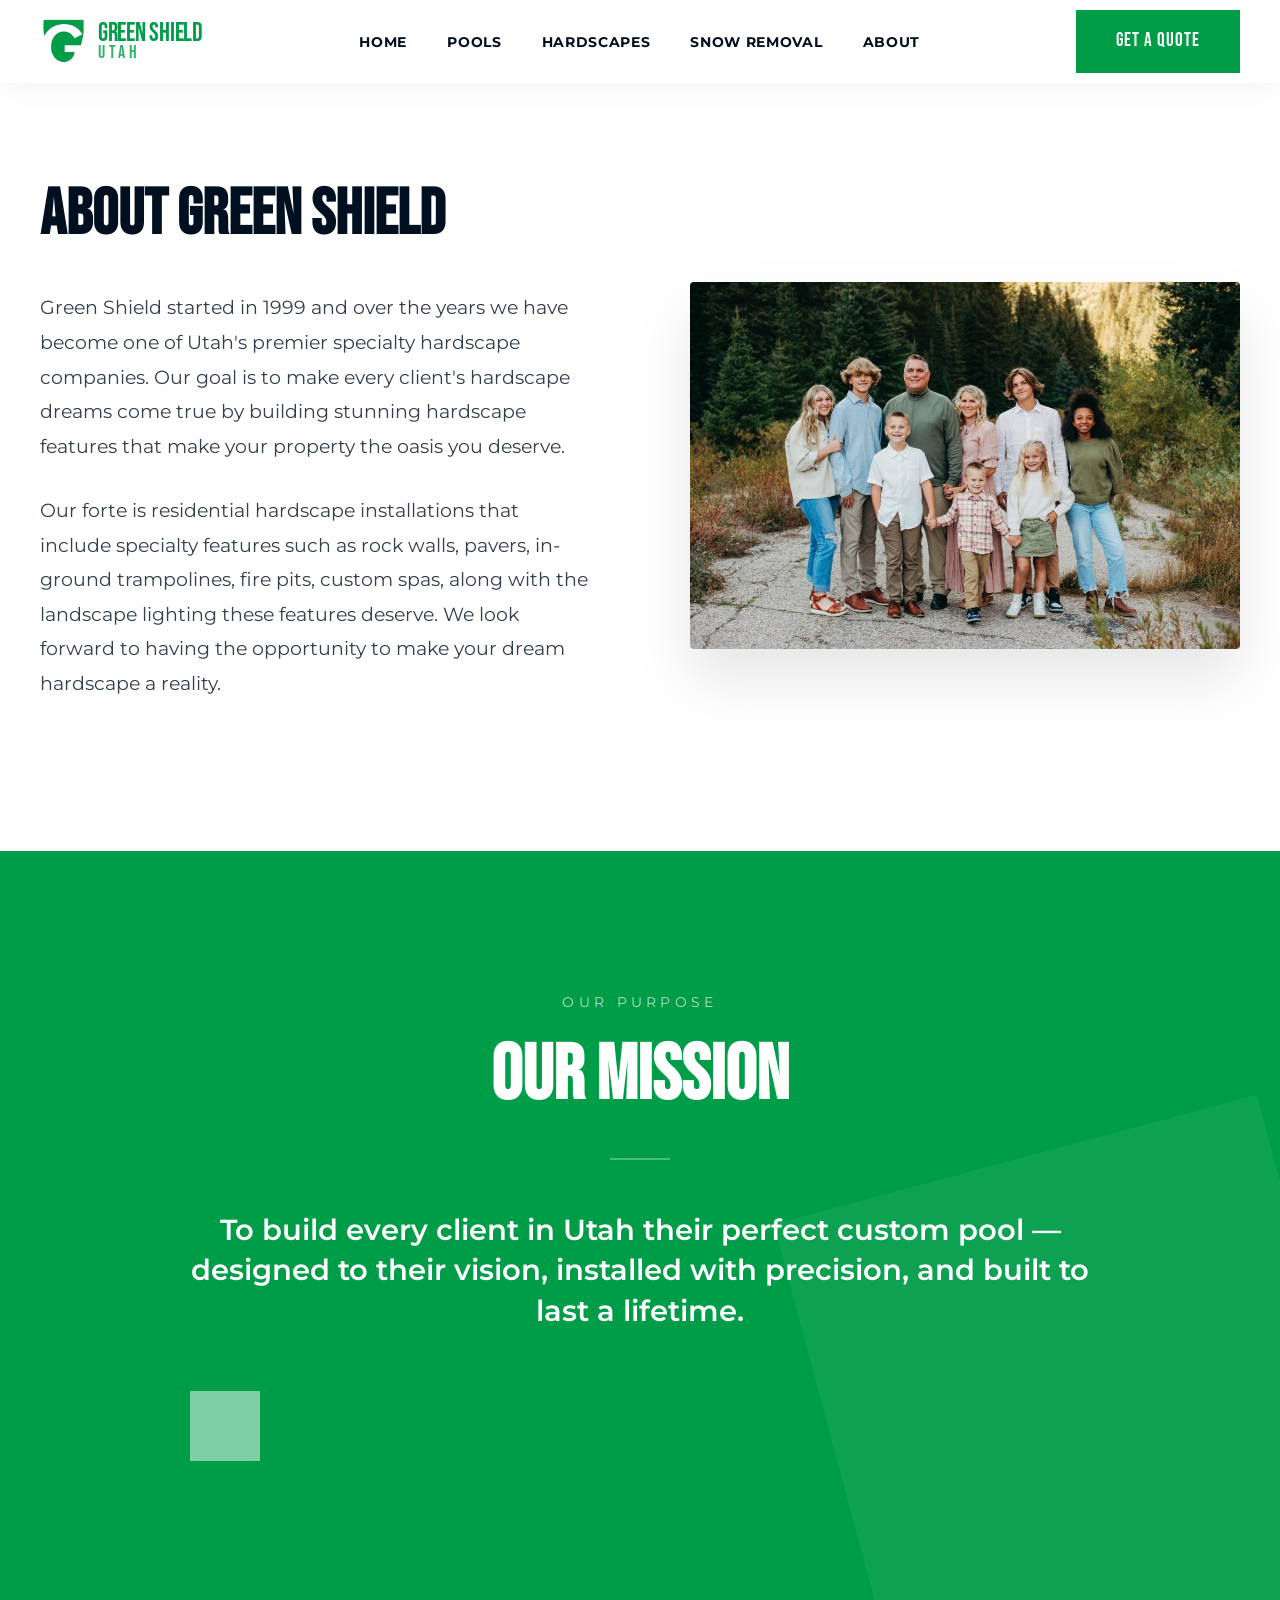
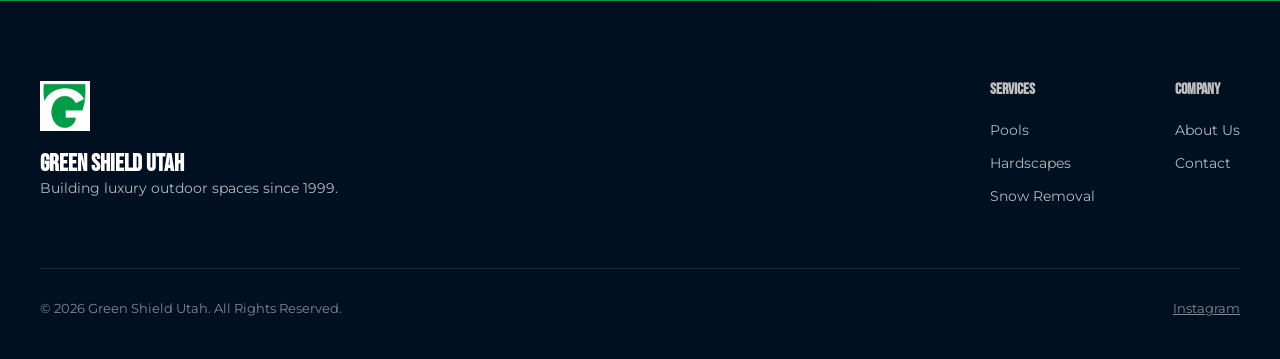
==== about.html @ 7391f9d0 "Add files via upload" ====
<!DOCTYPE html>
<html lang="en">
<head>
    <meta charset="UTF-8">
    <meta name="viewport" content="width=device-width, initial-scale=1.0">
    <title>About Us | Green Shield Utah</title>
    <meta name="description" content="Learn about Green Shield Utah's commitment to quality craftsmanship and integrity.">
    
    <!-- Fonts -->
    <link rel="preconnect" href="https://fonts.googleapis.com">
    <link rel="preconnect" href="https://fonts.gstatic.com" crossorigin>
    <link href="https://fonts.googleapis.com/css2?family=Bebas+Neue&family=Montserrat:wght@400;600;700&display=swap" rel="stylesheet">
    
    <!-- Favicon -->
    <link rel="icon" type="image/png" href="assets/images/logo.png">
    
    <!-- Styles -->
    <link rel="stylesheet" href="style.css">
</head>
<body>

    <header class="scrolled">
        <div class="container">
            <nav>
                <a href="index.html" class="logo-container">
                    <img src="assets/images/logo.png" alt="Green Shield Utah Logo" class="logo-mark">
                    <div class="logo-text" >GREEN SHIELD<br><span style="font-size: 0.7em; letter-spacing: 0.2em; opacity: 0.8;">UTAH</span></div>
                </a>
                <div class="menu-toggle"><span></span><span></span><span></span></div><ul class="nav-links">
                    <li><a href="index.html" >Home</a></li>
                    <li><a href="pools.html" >Pools</a></li>
                    <li><a href="hardscapes.html" >Hardscapes</a></li>
                    <li><a href="snow.html" >Snow Removal</a></li>
                    <li><a href="about.html" >About</a></li>
                </ul>
                <a href="index.html#contact" class="btn btn-primary">Get a Quote</a>
            </nav>
        </div>
    </header>

    <main style="padding-top: 180px;">
        <section style="padding-bottom: 100px;">
            <div class="container">
                <div style="display: grid; grid-template-columns: 1fr 1fr; gap: 100px; align-items: center;">
                    <div class="reveal">
                        <h2 style="font-size: clamp(3rem, 5vw, 4.5rem); margin-bottom: 40px; color: var(--color-navy);">About Green Shield</h2>
                        <p style="margin-bottom: 30px; font-size: 1.2rem; opacity: 0.8; max-width: 100%; line-height: 1.8;">Green Shield started in 1999 and over the years we have become one of Utah's premier specialty hardscape companies. Our goal is to make every client's hardscape dreams come true by building stunning hardscape features that make your property the oasis you deserve.</p>
                        <p style="margin-bottom: 50px; font-size: 1.2rem; opacity: 0.8; max-width: 100%; line-height: 1.8;">Our forte is residential hardscape installations that include specialty features such as rock walls, pavers, in-ground trampolines, fire pits, custom spas, along with the landscape lighting these features deserve. We look forward to having the opportunity to make your dream hardscape a reality.</p>
                    </div>
                    <div class="reveal">
                        <img src="assets/images/team.jpg" alt="Green Shield Utah Team" style="border-radius: 4px; box-shadow: 0 30px 60px rgba(0,0,0,0.1);">
                    </div>
                </div>
            </div>
        </section>

        <!-- Our Mission Section -->
        <section style="background: var(--color-forest); color: var(--color-white); padding: 140px 0; position: relative; overflow: hidden;">
            <!-- Subtle Background Shield Mark -->
            <div style="position: absolute; right: -50px; bottom: -50px; opacity: 0.05; transform: rotate(-15deg);">
                <img src="assets/images/logo.png" alt="" style="width: 500px; filter: brightness(0) invert(1);">
            </div>
            
            <div class="container">
                <div style="max-width: 900px; margin: 0 auto; text-align: center;" class="reveal">
                    <span style="text-transform: uppercase; letter-spacing: 0.3em; font-size: 0.9rem; opacity: 0.7; margin-bottom: 20px; display: block;">Our Purpose</span>
                    <h2 style="font-size: clamp(3rem, 6vw, 5rem); margin-bottom: 40px; color: var(--color-white);">Our Mission</h2>
                    <div style="height: 2px; width: 60px; background: var(--color-white); margin: 0 auto 50px; opacity: 0.3;"></div>
                    <p style="font-size: 1.8rem; line-height: 1.4; font-weight: 600; max-width: 100%; margin-bottom: 60px;">To build every client in Utah their perfect custom pool — designed to their vision, installed with precision, and built to last a lifetime.</p>
                    <img src="assets/images/logo.png" alt="Green Shield Utah" style="width: 70px; filter: brightness(0) invert(1); opacity: 0.5;">
                </div>
            </div>
        </section>
    </main>

    <footer style="background: var(--color-navy); color: var(--color-white); padding: 80px 0 40px;">
        <div class="container">
            <div style="display: flex; justify-content: space-between; align-items: flex-start; margin-bottom: 60px;">
                <div>
                    <img src="assets/images/logo.png" alt="Logo" style="width: 50px; margin-bottom: 20px;">
                    <h3 style="font-size: 1.5rem;">Green Shield Utah</h3>
                    <p style="opacity: 0.7; font-size: 0.9rem;">Building luxury outdoor spaces since 1999.</p>
                </div>
                <div style="display: flex; gap: 80px;">
                    <div>
                        <h4 style="margin-bottom: 20px; color: var(--color-mist-gray);">Services</h4>
                        <ul style="opacity: 0.7; font-size: 0.9rem; display: flex; flex-direction: column; gap: 10px;">
                            <li><a href="pools.html">Pools</a></li>
                            <li><a href="hardscapes.html">Hardscapes</a></li>
                            <li><a href="snow.html">Snow Removal</a></li>
                        </ul>
                    </div>
                    <div>
                        <h4 style="margin-bottom: 20px; color: var(--color-mist-gray);">Company</h4>
                        <ul style="opacity: 0.7; font-size: 0.9rem; display: flex; flex-direction: column; gap: 10px;">
                            <li><a href="about.html">About Us</a></li>
                            <li><a href="index.html#contact">Contact</a></li>
                        </ul>
                    </div>
                </div>
            </div>
            <hr style="border: 0; border-top: 1px solid rgba(255,255,255,0.1); margin-bottom: 30px;">
            <div style="display: flex; justify-content: space-between; align-items: center; font-size: 0.8rem; opacity: 0.5;">
                <p>&copy; 2026 Green Shield Utah. All Rights Reserved.</p>
                <a href="https://www.instagram.com/greenshieldutah/" target="_blank" style="text-decoration: underline;">Instagram</a>
            </div>
        </div>
    </footer>

    <script src="app.js"></script>
</body>
</html>
---- style.css ----
/* Design Tokens */
:root {
    /* Primary Colors */
    --color-forest: #009D48;
    --color-navy: #001020;
    --color-white: #FFFFFF;
    
    /* Neutral / Secondary */
    --color-mist-gray: #C0C0C0;
    --color-steel-blue: #29628F;
    --color-warm-brown: #754F44;

    /* Semantic Colors (60/30/10 Rule) */
    --bg-primary: var(--color-white);      /* 60% neutral */
    --bg-neutral: #F4F4F4;                /* 60% neutral */
    --bg-accent: var(--color-forest);     /* 30% brand */
    --text-primary: var(--color-navy);    /* 60% neutral */
    --text-light: var(--color-mist-gray);  /* 60% neutral */
    --accent-steel: var(--color-steel-blue); /* 10% accent */
    --accent-brown: var(--color-warm-brown); /* 10% accent */

    /* Fonts */
    --font-heading: 'Bebas Neue', sans-serif;
    --font-body: 'Montserrat', sans-serif;

    /* Spacing */
    --section-padding: 120px 0;
    --container-max-width: 1400px;
}

/* Reset & Base Styles */
* {
    margin: 0;
    padding: 0;
    box-sizing: border-box;
}

html {
    scroll-behavior: smooth;
}

body {
    font-family: var(--font-body);
    color: var(--text-primary);
    line-height: 1.6;
    background-color: var(--bg-primary);
    overflow-x: hidden;
    -webkit-font-smoothing: antialiased;
}

h1, h2, h3, h4, h5, h6 {
    font-family: var(--font-heading);
    text-transform: uppercase;
    letter-spacing: 0; /* Changed from -0.02em to ensure it looks "straight" */
    font-weight: 700;
    line-height: 1.1; /* Increased from 1 for better visual balance */
}

a {
    text-decoration: none;
    color: inherit;
    transition: all 0.4s cubic-bezier(0.165, 0.84, 0.44, 1);
}

ul {
    list-style: none;
}

img {
    max-width: 100%;
    display: block;
    object-fit: cover;
}

.container {
    max-width: var(--container-max-width);
    margin: 0 auto;
    padding: 0 40px;
}

/* Animations */
.reveal {
    opacity: 0;
    transform: translateY(30px);
    transition: all 0.8s ease-out;
}

.reveal.active {
    opacity: 1;
    transform: translateY(0);
}

/* Typography Utility */
.tight-bebas {
    font-family: var(--font-heading);
    text-transform: uppercase;
    letter-spacing: -0.05em;
}

/* Buttons */
.btn {
    display: inline-block;
    padding: 16px 40px;
    font-family: var(--font-heading);
    font-size: 1.2rem;
    text-transform: uppercase;
    letter-spacing: 0.05em;
    cursor: pointer;
    border: none;
    transition: all 0.3s ease;
    position: relative;
    overflow: hidden;
    z-index: 1;
}

.btn::after {
    content: '';
    position: absolute;
    top: 0;
    left: -100%;
    width: 100%;
    height: 100%;
    background: rgba(255,255,255,0.1);
    transition: left 0.3s ease;
    z-index: -1;
}

.btn:hover::after {
    left: 0;
}

.btn-primary {
    background-color: var(--color-forest);
    color: var(--color-white);
}

.btn-primary:hover {
    transform: translateY(-3px);
    box-shadow: 0 10px 20px rgba(0, 157, 72, 0.3);
}

.btn-navy {
    background-color: var(--color-navy);
    color: var(--color-white);
}

/* Navigation */
header {
    position: fixed;
    top: 0;
    width: 100%;
    z-index: 1000;
    background: transparent;
    transition: transform 0.4s cubic-bezier(0.165, 0.84, 0.44, 1), background 0.4s ease, padding 0.4s ease;
    padding: 20px 0;
}

header.header-hidden {
    transform: translateY(-100%);
}

header.scrolled {
    background: rgba(255, 255, 255, 0.98);
    backdrop-filter: blur(10px);
    padding: 10px 0;
    box-shadow: 0 4px 30px rgba(0,0,0,0.05);
}

nav {
    display: flex;
    justify-content: space-between;
    align-items: center;
}

.logo-container {
    display: flex;
    align-items: center;
    gap: 10px; /* Reduced gap for a tighter, more integrated look */
}

.logo-mark {
    width: 48px; /* Slightly increased for better presence */
    transition: transform 0.3s ease;
}

header.scrolled .logo-text {
    color: var(--color-forest);
    text-shadow: none;
}

.logo-text {
    font-family: var(--font-heading);
    font-size: 1.6rem;
    color: var(--color-white);
    line-height: 0.85; /* Tighter line-height for the stacked logo text */
    letter-spacing: -0.01em;
    display: flex;
    flex-direction: column;
    justify-content: center;
    text-shadow: 0 2px 10px rgba(0, 0, 0, 0.5);
}

.nav-links {
    display: flex;
    gap: 40px;
}

.nav-links a {
    font-size: 0.85rem;
    font-weight: 700;
    text-transform: uppercase;
    color: var(--color-white);
    letter-spacing: 0.05em;
    text-shadow: 0 2px 8px rgba(0, 0, 0, 0.6);
}

header.scrolled .nav-links a {
    color: var(--color-navy);
    text-shadow: none;
}

header.scrolled .nav-links a:hover {
    color: var(--color-forest);
}

/* Hero Section */
.hero {
    min-height: 80vh; /* Changed from height: 100vh for more flexibility */
    display: flex;
    align-items: center;
    background-size: cover;
    background-position: center;
    position: relative;
    color: var(--color-white);
    padding: 100px 0; /* Ensures content doesn't hit edges on smaller screens */
}

/* Specific height for subpage heroes to look better */
body:not(.home-page) .hero {
    min-height: 60vh;
}

.hero::before {
    content: '';
    position: absolute;
    top: 0;
    left: 0;
    right: 0;
    bottom: 0;
    background: linear-gradient(135deg, rgba(0,16,32,0.85) 0%, rgba(0,16,32,0.2) 60%, transparent 100%);
}

.hero-content {
    position: relative;
    max-width: 900px;
    padding-top: 100px; /* Increased for better "pacing" from the header */
}

.hero h1 {
    font-size: clamp(4rem, 8vw, 7rem);
    line-height: 1; /* Increased from 0.85 for "straightness" */
    margin-bottom: 25px;
    text-shadow: 0 4px 24px rgba(0, 0, 0, 0.5), 0 2px 8px rgba(0, 0, 0, 0.8);
}

p {
    max-width: 700px; /* Ensures professional line lengths */
}

.hero p {
    max-width: 550px;
    margin-bottom: 40px;
    font-weight: 400;
    text-shadow: 0 2px 12px rgba(0, 0, 0, 0.6), 0 1px 4px rgba(0, 0, 0, 0.8);
}

/* Services Bar */
.services-bar {
    background: var(--color-navy);
    color: var(--color-white);
    padding: 80px 0;
    position: relative;
    z-index: 10;
}

.services-grid {
    display: grid;
    grid-template-columns: repeat(3, 1fr);
    gap: 60px;
}

.service-card h3 {
    font-size: 2.5rem;
    margin-bottom: 20px;
    color: var(--color-mist-gray);
}

.service-card p {
    font-size: 1rem;
    margin-bottom: 25px;
    opacity: 0.7;
    font-weight: 300;
}

.learn-more {
    font-family: var(--font-heading);
    text-transform: uppercase;
    display: flex;
    align-items: center;
    gap: 12px;
    font-size: 1.1rem;
    color: var(--color-white);
}

.learn-more:hover {
    gap: 20px;
    color: var(--color-mist-gray);
}

/* Feature Bar */
.feature-bar {
    background: var(--color-forest);
    color: var(--color-white);
    padding: 40px 0;
}

.feature-list {
    display: flex;
    justify-content: space-between;
    align-items: center;
}

.feature-item {
    display: flex;
    align-items: center;
    gap: 15px;
    font-size: 0.9rem;
    font-weight: 700;
    text-transform: uppercase;
    letter-spacing: 0.1em;
}

.feature-item span {
    font-size: 1.5rem;
    color: var(--color-mist-gray);
}

/* Image Grid */
.gallery-grid {
    display: grid;
    grid-template-columns: repeat(4, 1fr);
    gap: 20px;
}

.gallery-grid img {
    width: 100%;
    aspect-ratio: 1;
    transition: transform 0.5s ease;
}

.gallery-grid img:hover {
    transform: scale(1.05);
}

/* Footer */
footer h3 {
    color: var(--color-white);
}

/* Mobile Navigation Toggle */
.menu-toggle {
    display: none;
    flex-direction: column;
    gap: 6px;
    cursor: pointer;
    z-index: 1001;
}

.menu-toggle span {
    width: 30px;
    height: 2px;
    background: var(--color-navy);
    transition: all 0.3s ease;
}

header:not(.scrolled) .menu-toggle span {
    background: var(--color-white);
}

@media (max-width: 992px) {
    .nav-links {
        position: fixed;
        top: 0;
        right: -100%;
        width: 80%;
        height: 100vh;
        background: var(--color-white);
        display: flex;
        flex-direction: column;
        justify-content: center;
        align-items: center;
        gap: 30px;
        transition: 0.5s cubic-bezier(0.165, 0.84, 0.44, 1);
        box-shadow: -10px 0 30px rgba(0,0,0,0.1);
        z-index: 1000;
    }

    .nav-links.active {
        right: 0;
    }

    .nav-links li a {
        color: var(--color-navy) !important;
        font-size: 1.5rem;
    }

    .menu-toggle {
        display: flex;
    }

    .menu-toggle.active span:nth-child(1) {
        transform: translateY(8px) rotate(45deg);
        background: var(--color-navy) !important;
    }
    .menu-toggle.active span:nth-child(2) {
        opacity: 0;
    }
    .menu-toggle.active span:nth-child(3) {
        transform: translateY(-8px) rotate(-45deg);
        background: var(--color-navy) !important;
    }

    header nav .btn-primary {
        display: none;
    }
}

/* Global Overflow Fix */
html, body {
    overflow-x: hidden;
    width: 100%;
    position: relative;
}

img {
    max-width: 100%;
    height: auto;
}

@media (max-width: 992px) {
    /* Existing mobile nav styles... */
}

@media (max-width: 768px) {
    .hero { min-height: 70vh; padding: 60px 0; }
    .hero-content h1 { font-size: 3rem; line-height: 1.1; }
    
    .container { 
        padding: 0 20px; 
        width: 100%;
        overflow: hidden; /* Prevent children from leaking out */
    }

    /* Universal Grid Stacking - Robust Fix */
    section div[style*="display: grid"],
    section .gallery-grid,
    section .services-grid {
        grid-template-columns: 1fr !important;
        gap: 30px !important;
        width: 100% !important;
    }

    .services-bar { margin-top: 0; padding: 40px 0; }
    .services-grid { background: none; box-shadow: none; padding: 0; }
    .service-card { 
        border-bottom: 1px solid rgba(0,0,0,0.05); 
        padding: 30px 0;
        width: 100%;
    }

    .feature-list { 
        flex-direction: column; 
        gap: 20px; 
        align-items: flex-start; 
        text-align: left;
        width: 100%;
    }

    /* Fix About page overlapping boxes */
    #about [style*="margin-top: -60px"] {
        margin-top: 0 !important;
        margin-left: 0 !important;
        padding: 40px 20px !important;
        width: 100% !important;
        box-sizing: border-box;
    }

    /* Ensure forms don't overflow */
    #contact form {
        padding: 30px 20px !important;
        width: 100% !important;
        box-sizing: border-box;
    }

    #contact input, #contact select, #contact textarea {
        width: 100% !important;
        box-sizing: border-box;
    }

    #contact [style*="display: grid"] {
        grid-template-columns: 1fr !important;
    }

    footer .container > div:first-child {
        flex-direction: column !important;
        gap: 40px !important;
        align-items: flex-start !important;
    }
    footer .container > div:first-child > div:last-child {
        flex-direction: column !important;
        gap: 30px !important;
    }
    footer .container > div:last-child {
        flex-direction: column !important;
        gap: 20px !important;
        align-items: center !important;
    }
    
    .logo-text {
        font-size: 1.2rem;
    }
}


/* Toast Animations */
@keyframes slideDown {
    from {
        transform: translate(-50%, -20px);
        opacity: 0;
    }
    to {
        transform: translate(-50%, 0);
        opacity: 1;
    }
}
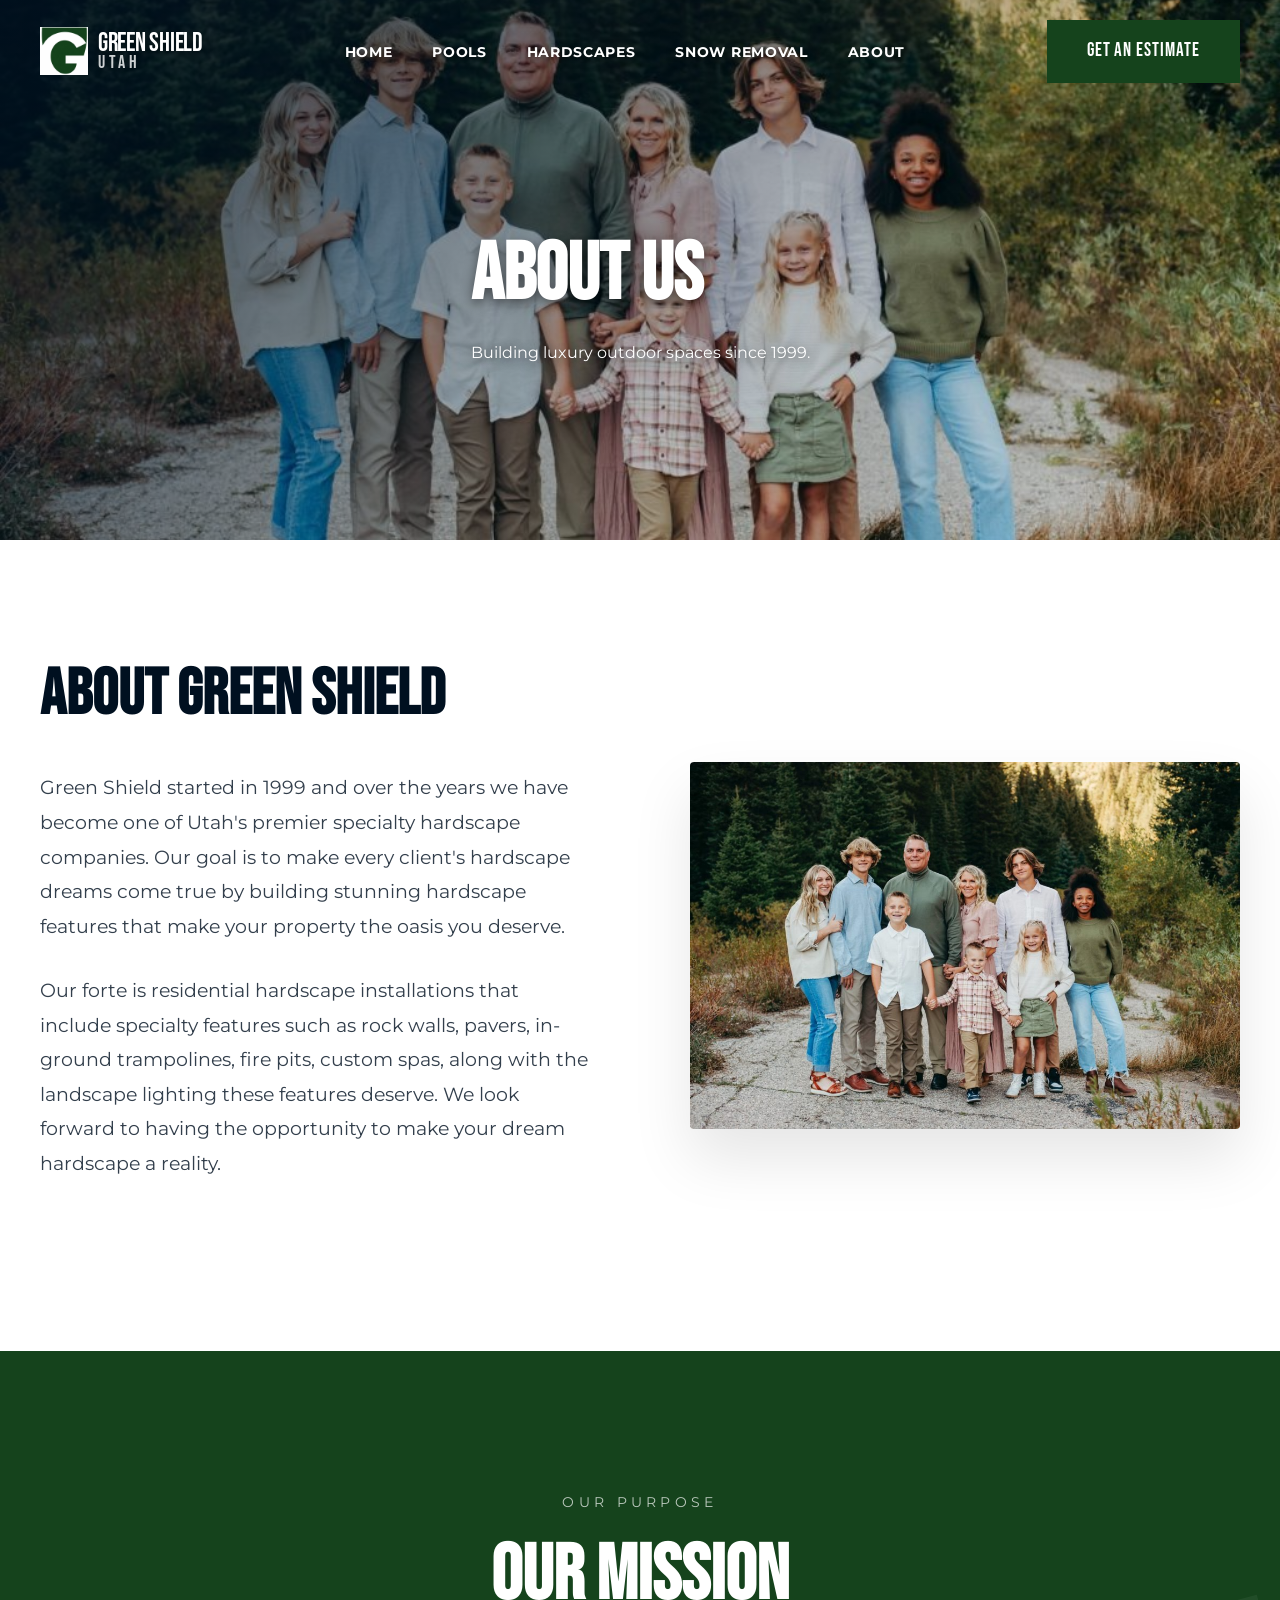
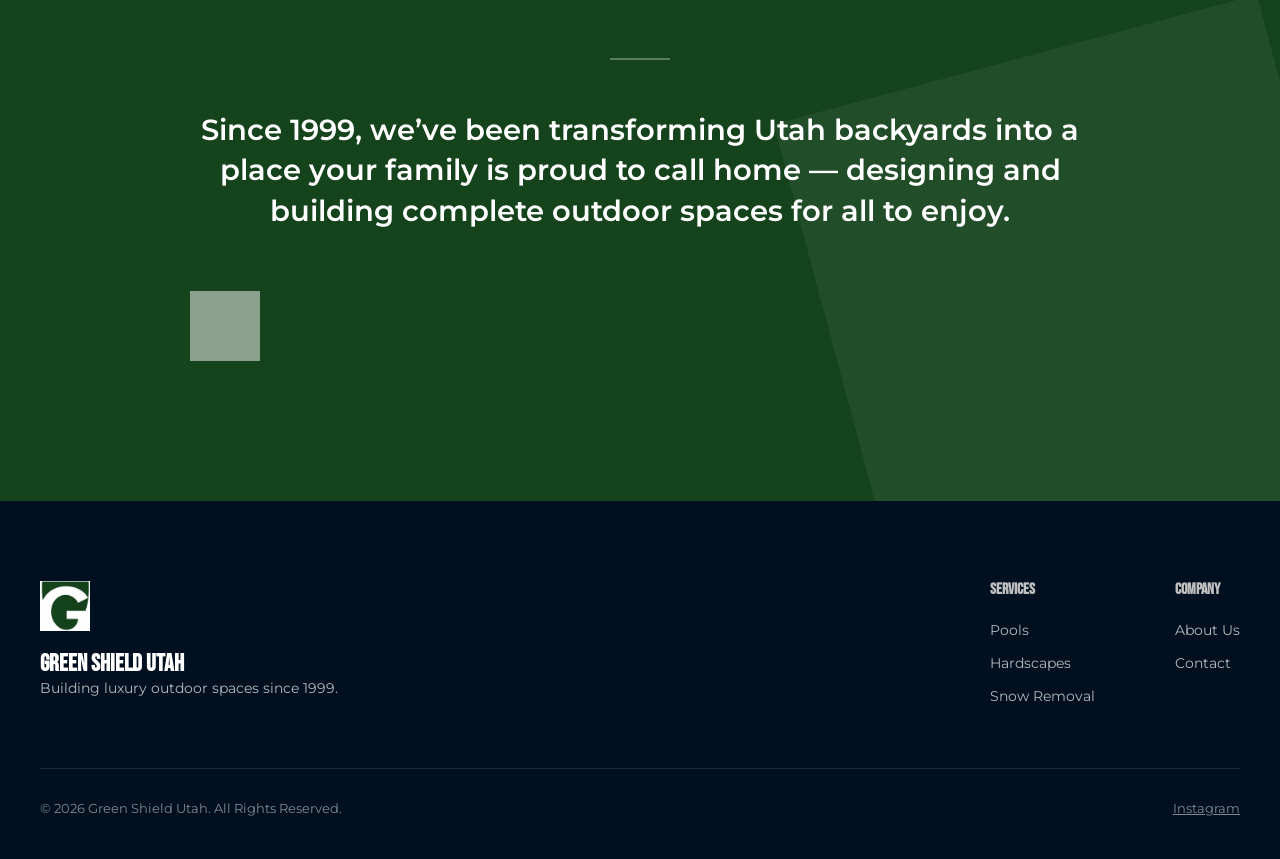
==== commit 98c05fe7: "Add files via upload" ====
--- a/about.html
+++ b/about.html
@@ -19,7 +19,7 @@
 </head>
 <body>
 
-    <header class="scrolled">
+    <header>
         <div class="container">
             <nav>
                 <a href="index.html" class="logo-container">
@@ -33,13 +33,23 @@
                     <li><a href="snow.html" >Snow Removal</a></li>
                     <li><a href="about.html" >About</a></li>
                 </ul>
-                <a href="index.html#contact" class="btn btn-primary">Get a Quote</a>
+                <a href="index.html#contact" class="btn btn-primary">Get an Estimate</a>
             </nav>
         </div>
     </header>
 
-    <main style="padding-top: 180px;">
-        <section style="padding-bottom: 100px;">
+    <main>
+        <!-- About Hero -->
+        <section class="hero" style="background-image: url('assets/images/team.jpg');">
+            <div class="container">
+                <div class="hero-content reveal">
+                    <h1 style="font-size: 5rem;">About Us</h1>
+                    <p>Building luxury outdoor spaces since 1999.</p>
+                </div>
+            </div>
+        </section>
+
+        <section style="padding: 120px 0;">
             <div class="container">
                 <div style="display: grid; grid-template-columns: 1fr 1fr; gap: 100px; align-items: center;">
                     <div class="reveal">
@@ -66,7 +76,7 @@
                     <span style="text-transform: uppercase; letter-spacing: 0.3em; font-size: 0.9rem; opacity: 0.7; margin-bottom: 20px; display: block;">Our Purpose</span>
                     <h2 style="font-size: clamp(3rem, 6vw, 5rem); margin-bottom: 40px; color: var(--color-white);">Our Mission</h2>
                     <div style="height: 2px; width: 60px; background: var(--color-white); margin: 0 auto 50px; opacity: 0.3;"></div>
-                    <p style="font-size: 1.8rem; line-height: 1.4; font-weight: 600; max-width: 100%; margin-bottom: 60px;">To build every client in Utah their perfect custom pool — designed to their vision, installed with precision, and built to last a lifetime.</p>
+                    <p style="font-size: 1.8rem; line-height: 1.4; font-weight: 600; max-width: 100%; margin-bottom: 60px;">Since 1999, we’ve been transforming Utah backyards into a place your family is proud to call home — designing and building complete outdoor spaces for all to enjoy.</p>
                     <img src="assets/images/logo.png" alt="Green Shield Utah" style="width: 70px; filter: brightness(0) invert(1); opacity: 0.5;">
                 </div>
             </div>
--- a/style.css
+++ b/style.css
@@ -1,7 +1,7 @@
 /* Design Tokens */
 :root {
     /* Primary Colors */
-    --color-forest: #009D48;
+    --color-forest: #15431C;
     --color-navy: #001020;
     --color-white: #FFFFFF;
     
@@ -260,7 +260,7 @@
     font-size: clamp(4rem, 8vw, 7rem);
     line-height: 1; /* Increased from 0.85 for "straightness" */
     margin-bottom: 25px;
-    text-shadow: 0 4px 24px rgba(0, 0, 0, 0.5), 0 2px 8px rgba(0, 0, 0, 0.8);
+    text-shadow: 0 4px 12px rgba(0, 0, 0, 0.5);
 }
 
 p {
@@ -271,7 +271,7 @@
     max-width: 550px;
     margin-bottom: 40px;
     font-weight: 400;
-    text-shadow: 0 2px 12px rgba(0, 0, 0, 0.6), 0 1px 4px rgba(0, 0, 0, 0.8);
+    text-shadow: 0 2px 12px rgba(0, 0, 0, 0.6);
 }
 
 /* Services Bar */
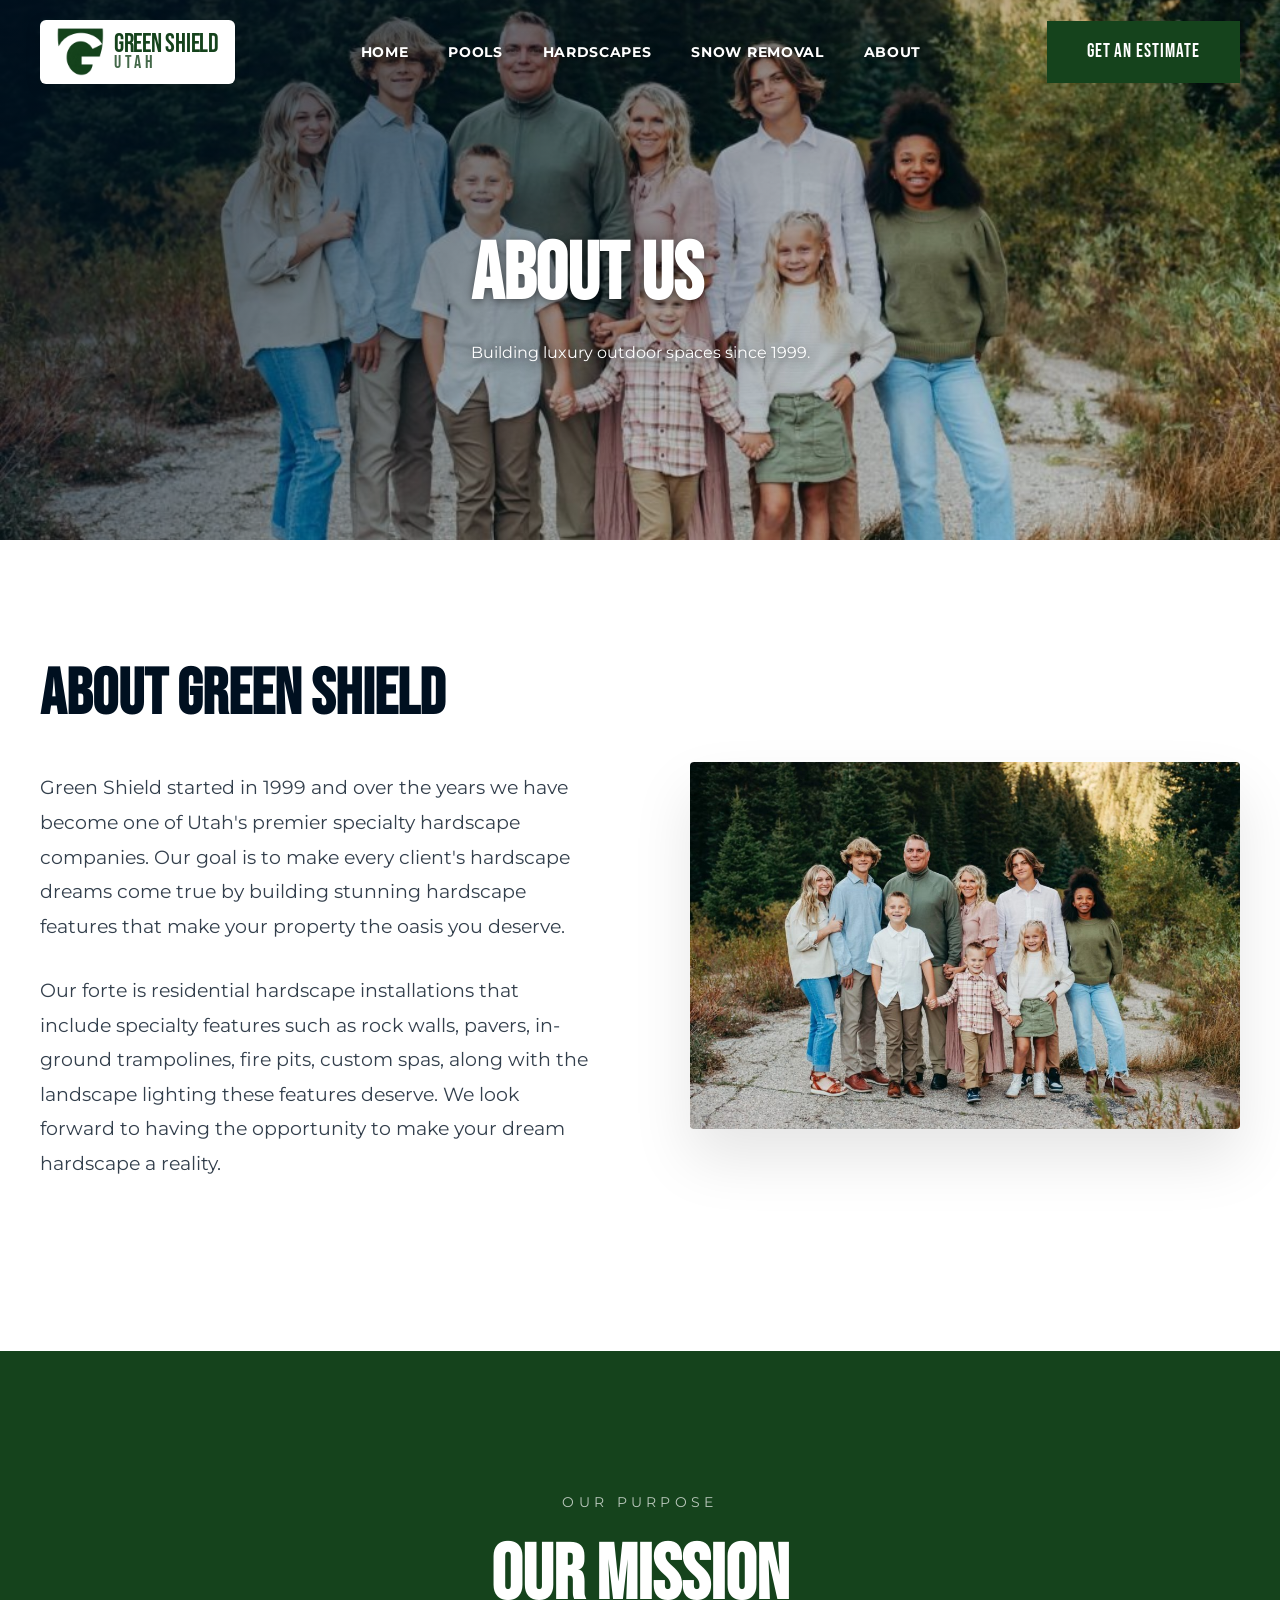
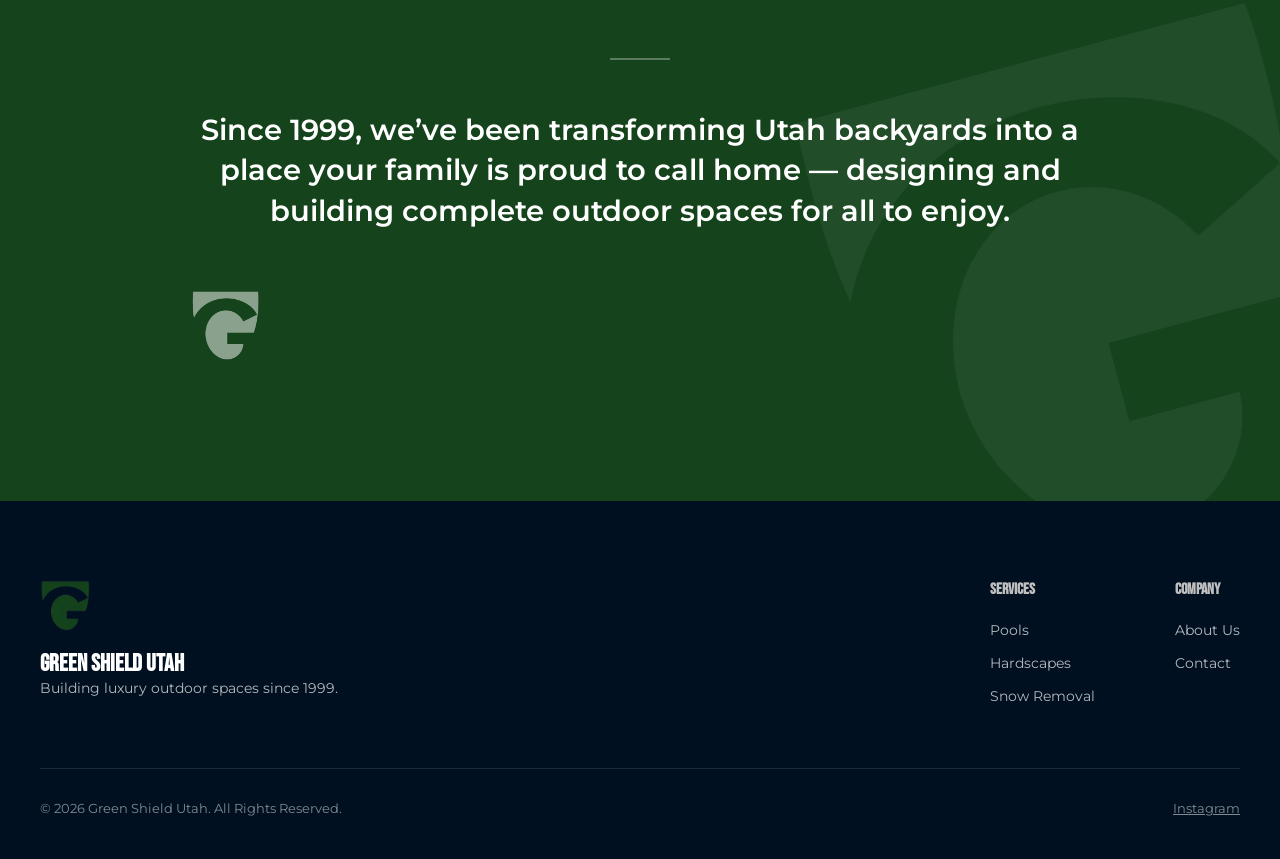
==== commit c1bcb413: "Add files via upload" ====
--- a/about.html
+++ b/about.html
@@ -23,7 +23,7 @@
         <div class="container">
             <nav>
                 <a href="index.html" class="logo-container">
-                    <img src="assets/images/logo.png" alt="Green Shield Utah Logo" class="logo-mark">
+                    <img src="assets/images/transparentlogo.png" alt="Green Shield Utah Logo" class="logo-mark">
                     <div class="logo-text" >GREEN SHIELD<br><span style="font-size: 0.7em; letter-spacing: 0.2em; opacity: 0.8;">UTAH</span></div>
                 </a>
                 <div class="menu-toggle"><span></span><span></span><span></span></div><ul class="nav-links">
@@ -68,7 +68,7 @@
         <section style="background: var(--color-forest); color: var(--color-white); padding: 140px 0; position: relative; overflow: hidden;">
             <!-- Subtle Background Shield Mark -->
             <div style="position: absolute; right: -50px; bottom: -50px; opacity: 0.05; transform: rotate(-15deg);">
-                <img src="assets/images/logo.png" alt="" style="width: 500px; filter: brightness(0) invert(1);">
+                <img src="assets/images/transparentlogo.png" alt="" style="width: 500px; filter: brightness(0) invert(1);">
             </div>
             
             <div class="container">
@@ -77,7 +77,7 @@
                     <h2 style="font-size: clamp(3rem, 6vw, 5rem); margin-bottom: 40px; color: var(--color-white);">Our Mission</h2>
                     <div style="height: 2px; width: 60px; background: var(--color-white); margin: 0 auto 50px; opacity: 0.3;"></div>
                     <p style="font-size: 1.8rem; line-height: 1.4; font-weight: 600; max-width: 100%; margin-bottom: 60px;">Since 1999, we’ve been transforming Utah backyards into a place your family is proud to call home — designing and building complete outdoor spaces for all to enjoy.</p>
-                    <img src="assets/images/logo.png" alt="Green Shield Utah" style="width: 70px; filter: brightness(0) invert(1); opacity: 0.5;">
+                    <img src="assets/images/transparentlogo.png" alt="Green Shield Utah" style="width: 70px; filter: brightness(0) invert(1); opacity: 0.5;">
                 </div>
             </div>
         </section>
@@ -87,7 +87,7 @@
         <div class="container">
             <div style="display: flex; justify-content: space-between; align-items: flex-start; margin-bottom: 60px;">
                 <div>
-                    <img src="assets/images/logo.png" alt="Logo" style="width: 50px; margin-bottom: 20px;">
+                    <img src="assets/images/transparentlogo.png" alt="Logo" style="width: 50px; margin-bottom: 20px;">
                     <h3 style="font-size: 1.5rem;">Green Shield Utah</h3>
                     <p style="opacity: 0.7; font-size: 0.9rem;">Building luxury outdoor spaces since 1999.</p>
                 </div>
--- a/style.css
+++ b/style.css
@@ -176,6 +176,11 @@
     display: flex;
     align-items: center;
     gap: 10px; /* Reduced gap for a tighter, more integrated look */
+    background: var(--color-white);
+    padding: 8px 16px;
+    border-radius: 6px;
+    box-shadow: 0 4px 15px rgba(0, 0, 0, 0.15);
+    text-decoration: none;
 }
 
 .logo-mark {
@@ -191,13 +196,13 @@
 .logo-text {
     font-family: var(--font-heading);
     font-size: 1.6rem;
-    color: var(--color-white);
+    color: var(--color-forest);
     line-height: 0.85; /* Tighter line-height for the stacked logo text */
     letter-spacing: -0.01em;
     display: flex;
     flex-direction: column;
     justify-content: center;
-    text-shadow: 0 2px 10px rgba(0, 0, 0, 0.5);
+    text-shadow: none;
 }
 
 .nav-links {
@@ -260,7 +265,7 @@
     font-size: clamp(4rem, 8vw, 7rem);
     line-height: 1; /* Increased from 0.85 for "straightness" */
     margin-bottom: 25px;
-    text-shadow: 0 4px 12px rgba(0, 0, 0, 0.5);
+    text-shadow: 0 2px 8px rgba(0, 0, 0, 0.5);
 }
 
 p {
@@ -470,6 +475,14 @@
         width: 100% !important;
     }
 
+    /* Reduce huge section padding on mobile */
+    section[style*="padding: 120px 0"] {
+        padding: 60px 0 !important;
+    }
+    section[style*="padding: 100px 0"] {
+        padding: 50px 0 !important;
+    }
+
     .services-bar { margin-top: 0; padding: 40px 0; }
     .services-grid { background: none; box-shadow: none; padding: 0; }
     .service-card { 
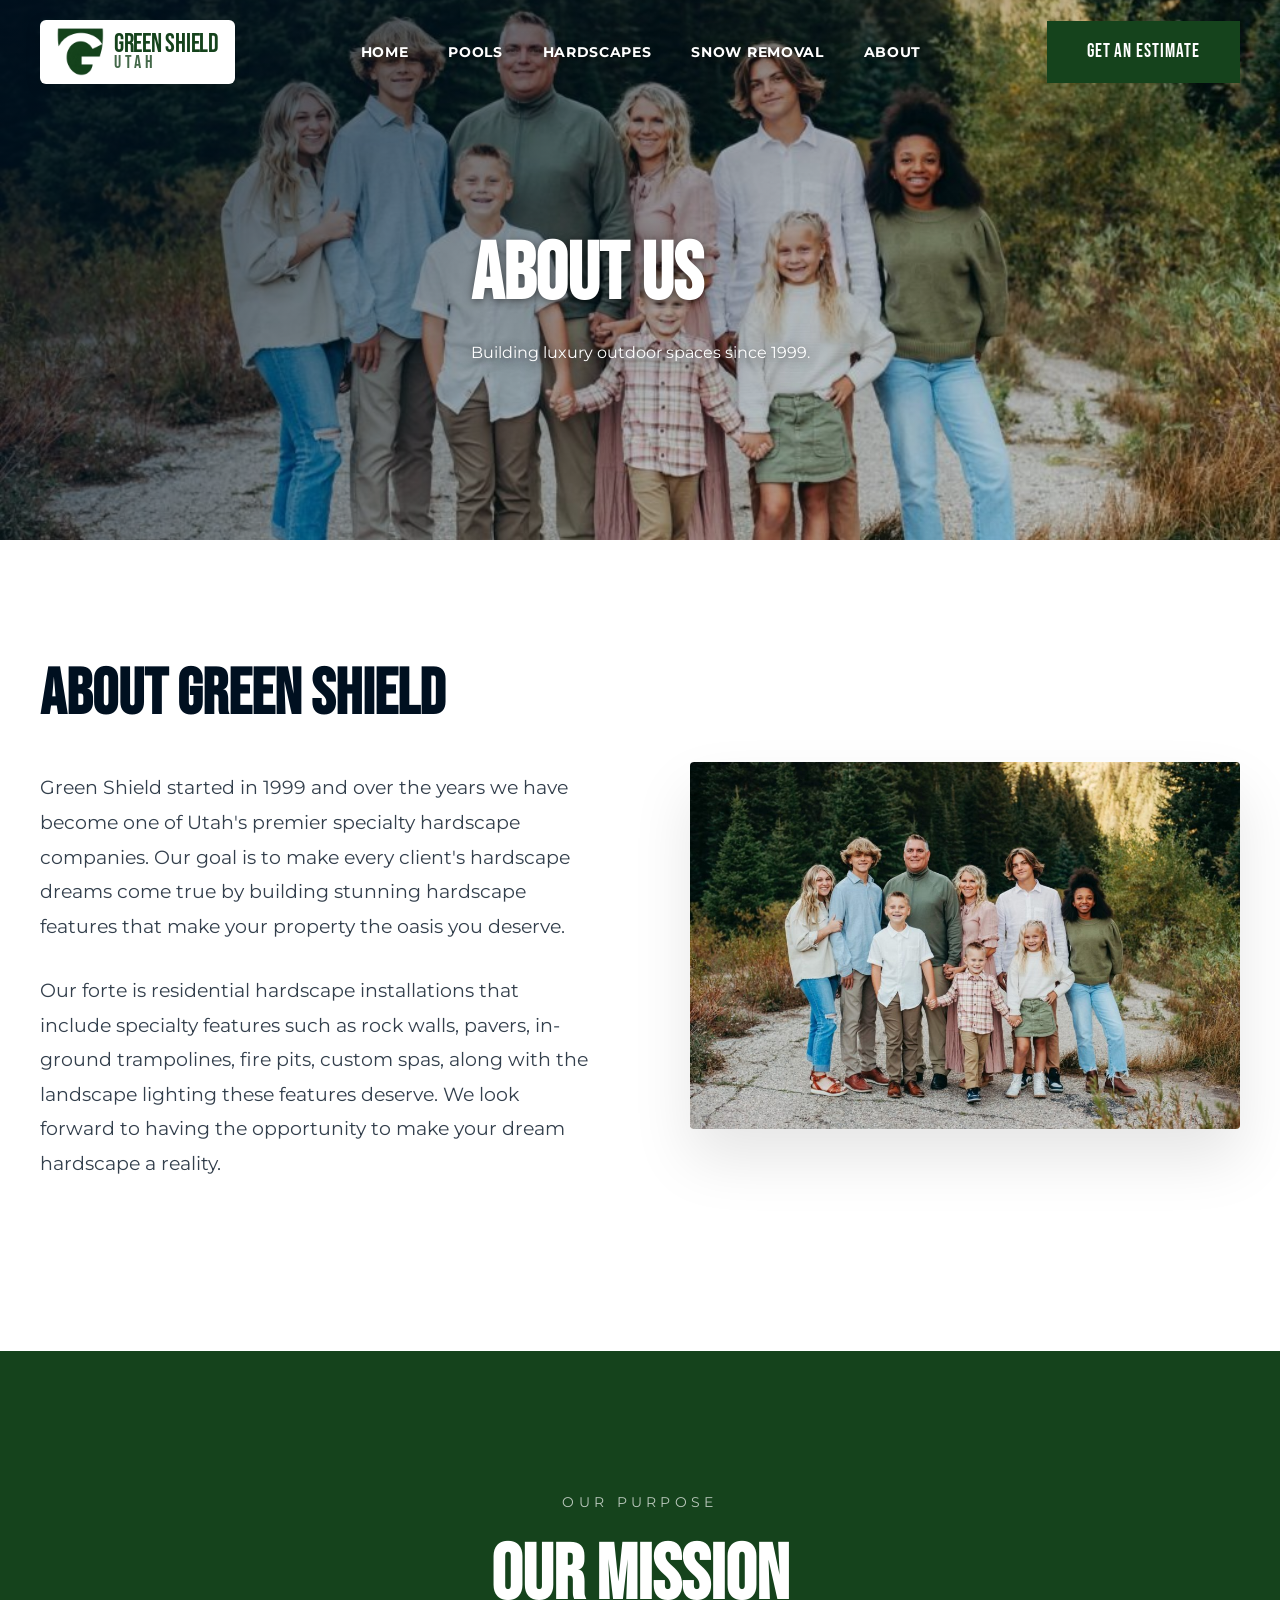
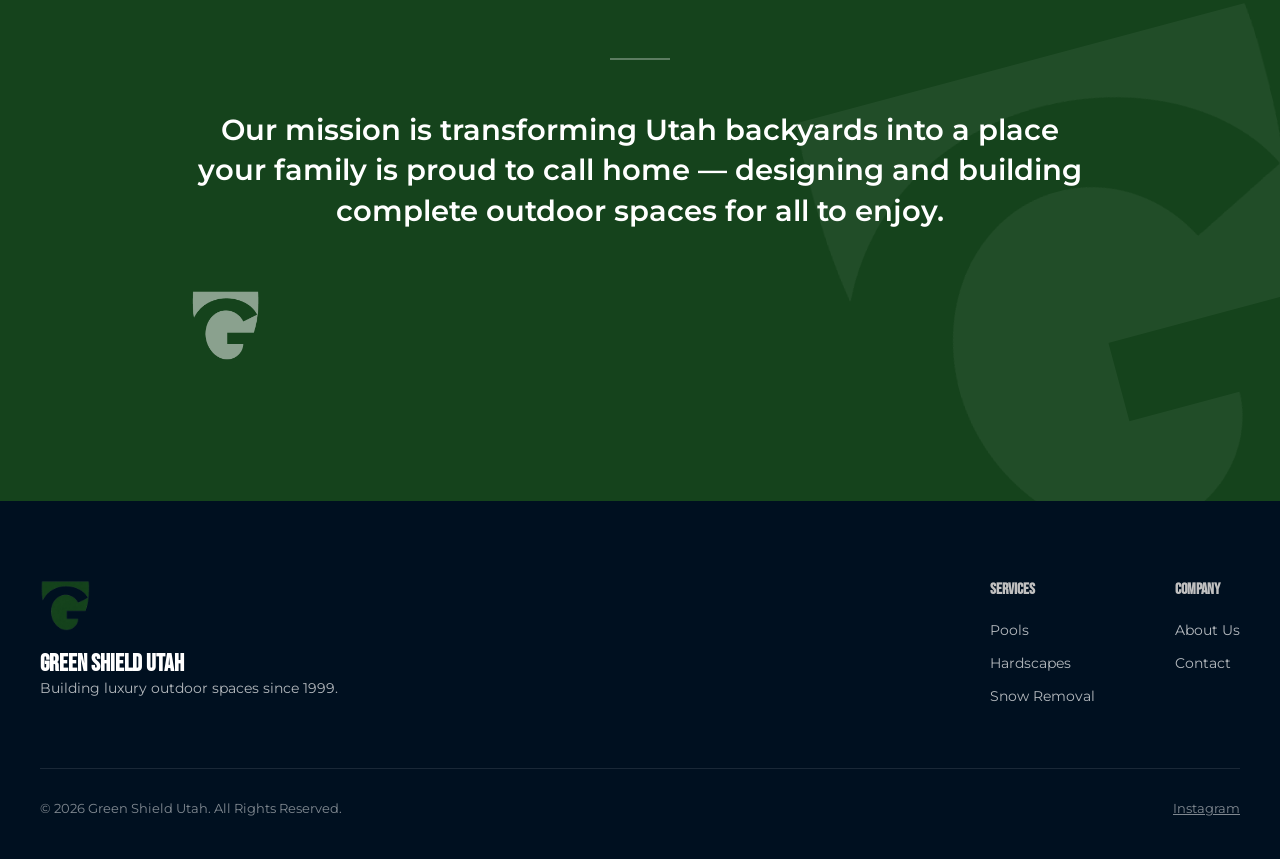
==== commit 0d5248a3: "Add files via upload" ====
--- a/about.html
+++ b/about.html
@@ -76,7 +76,7 @@
                     <span style="text-transform: uppercase; letter-spacing: 0.3em; font-size: 0.9rem; opacity: 0.7; margin-bottom: 20px; display: block;">Our Purpose</span>
                     <h2 style="font-size: clamp(3rem, 6vw, 5rem); margin-bottom: 40px; color: var(--color-white);">Our Mission</h2>
                     <div style="height: 2px; width: 60px; background: var(--color-white); margin: 0 auto 50px; opacity: 0.3;"></div>
-                    <p style="font-size: 1.8rem; line-height: 1.4; font-weight: 600; max-width: 100%; margin-bottom: 60px;">Since 1999, we’ve been transforming Utah backyards into a place your family is proud to call home — designing and building complete outdoor spaces for all to enjoy.</p>
+                    <p style="font-size: 1.8rem; line-height: 1.4; font-weight: 600; max-width: 100%; margin-bottom: 60px;">Our mission is transforming Utah backyards into a place your family is proud to call home — designing and building complete outdoor spaces for all to enjoy.</p>
                     <img src="assets/images/transparentlogo.png" alt="Green Shield Utah" style="width: 70px; filter: brightness(0) invert(1); opacity: 0.5;">
                 </div>
             </div>
--- a/style.css
+++ b/style.css
@@ -458,7 +458,8 @@
 
 @media (max-width: 768px) {
     .hero { min-height: 70vh; padding: 60px 0; }
-    .hero-content h1 { font-size: 3rem; line-height: 1.1; }
+    .hero-content h1, h1 { font-size: 3.5rem !important; line-height: 1.1; }
+    h2 { font-size: 2.5rem !important; }
     
     .container { 
         padding: 0 20px; 
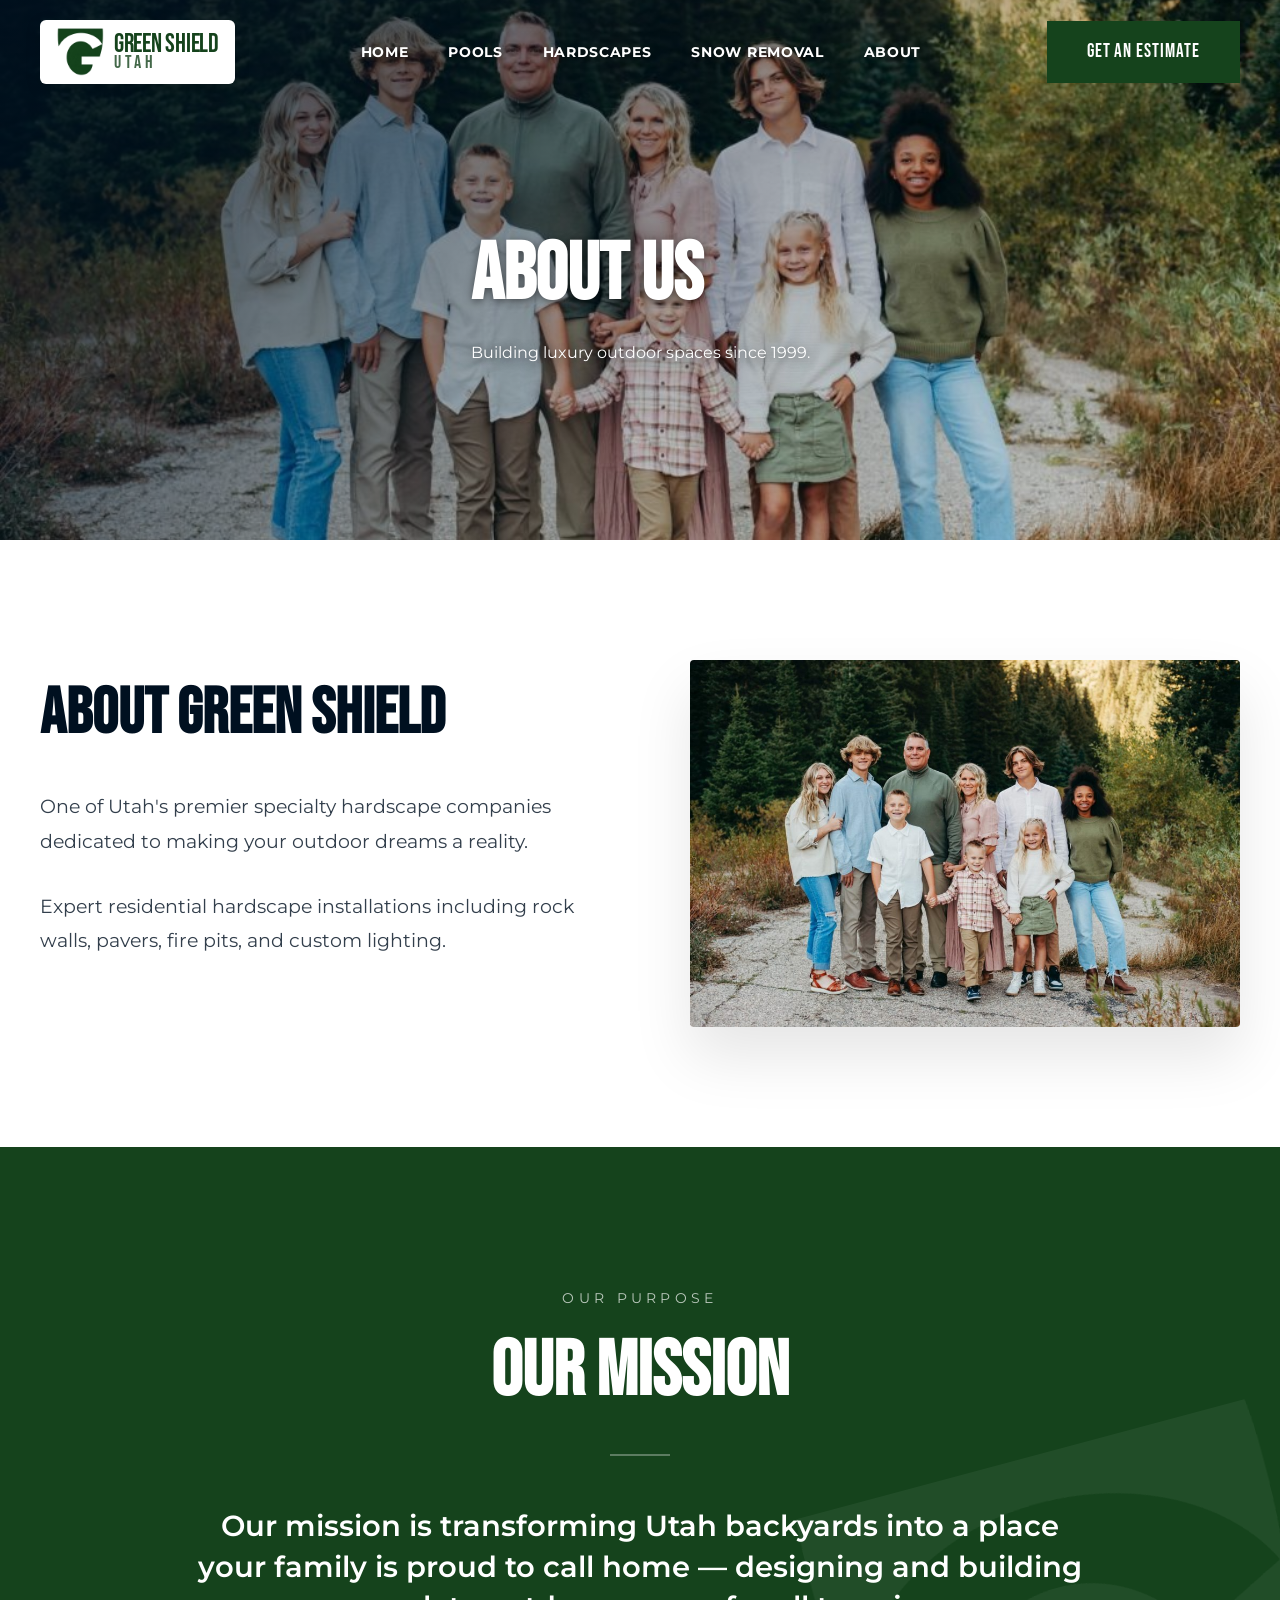
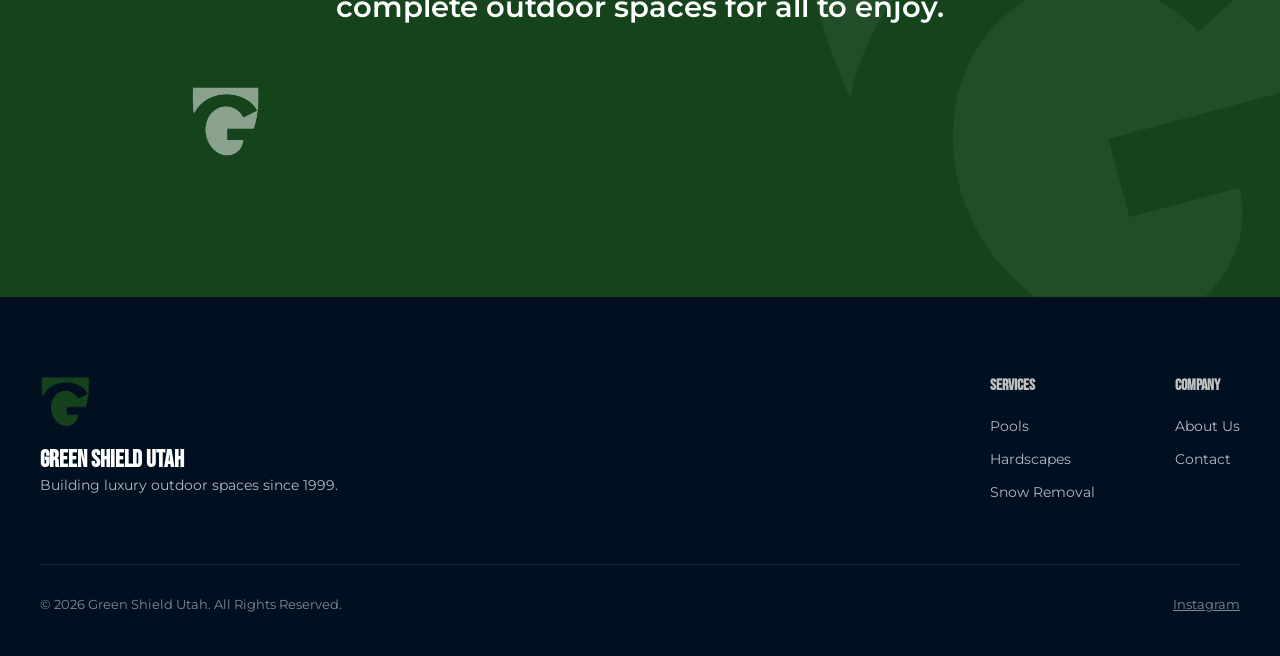
==== commit 6eaad6fe: "Add files via upload" ====
--- a/about.html
+++ b/about.html
@@ -54,8 +54,8 @@
                 <div style="display: grid; grid-template-columns: 1fr 1fr; gap: 100px; align-items: center;">
                     <div class="reveal">
                         <h2 style="font-size: clamp(3rem, 5vw, 4.5rem); margin-bottom: 40px; color: var(--color-navy);">About Green Shield</h2>
-                        <p style="margin-bottom: 30px; font-size: 1.2rem; opacity: 0.8; max-width: 100%; line-height: 1.8;">Green Shield started in 1999 and over the years we have become one of Utah's premier specialty hardscape companies. Our goal is to make every client's hardscape dreams come true by building stunning hardscape features that make your property the oasis you deserve.</p>
-                        <p style="margin-bottom: 50px; font-size: 1.2rem; opacity: 0.8; max-width: 100%; line-height: 1.8;">Our forte is residential hardscape installations that include specialty features such as rock walls, pavers, in-ground trampolines, fire pits, custom spas, along with the landscape lighting these features deserve. We look forward to having the opportunity to make your dream hardscape a reality.</p>
+                        <p style="margin-bottom: 30px; font-size: 1.2rem; opacity: 0.8; max-width: 100%; line-height: 1.8;">One of Utah's premier specialty hardscape companies dedicated to making your outdoor dreams a reality.</p>
+                        <p style="margin-bottom: 50px; font-size: 1.2rem; opacity: 0.8; max-width: 100%; line-height: 1.8;">Expert residential hardscape installations including rock walls, pavers, fire pits, and custom lighting.</p>
                     </div>
                     <div class="reveal">
                         <img src="assets/images/team.jpg" alt="Green Shield Utah Team" style="border-radius: 4px; box-shadow: 0 30px 60px rgba(0,0,0,0.1);">
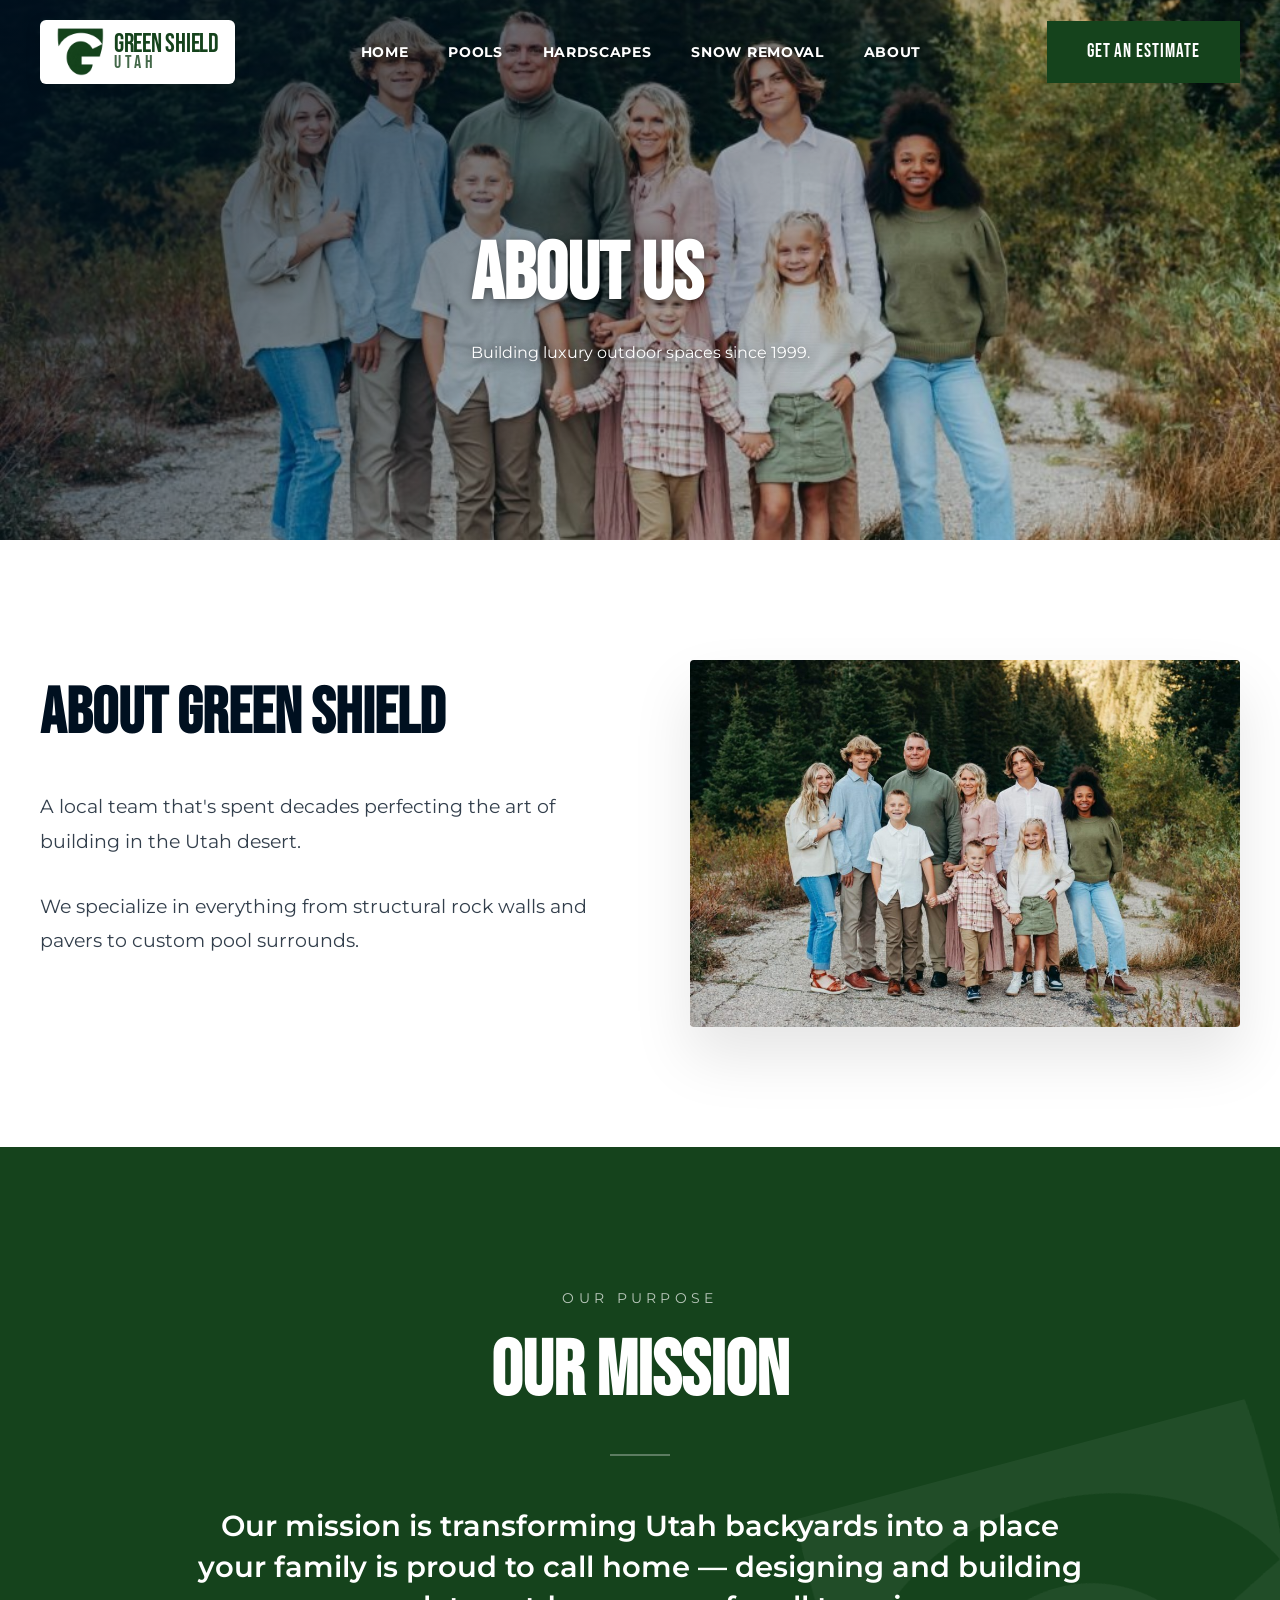
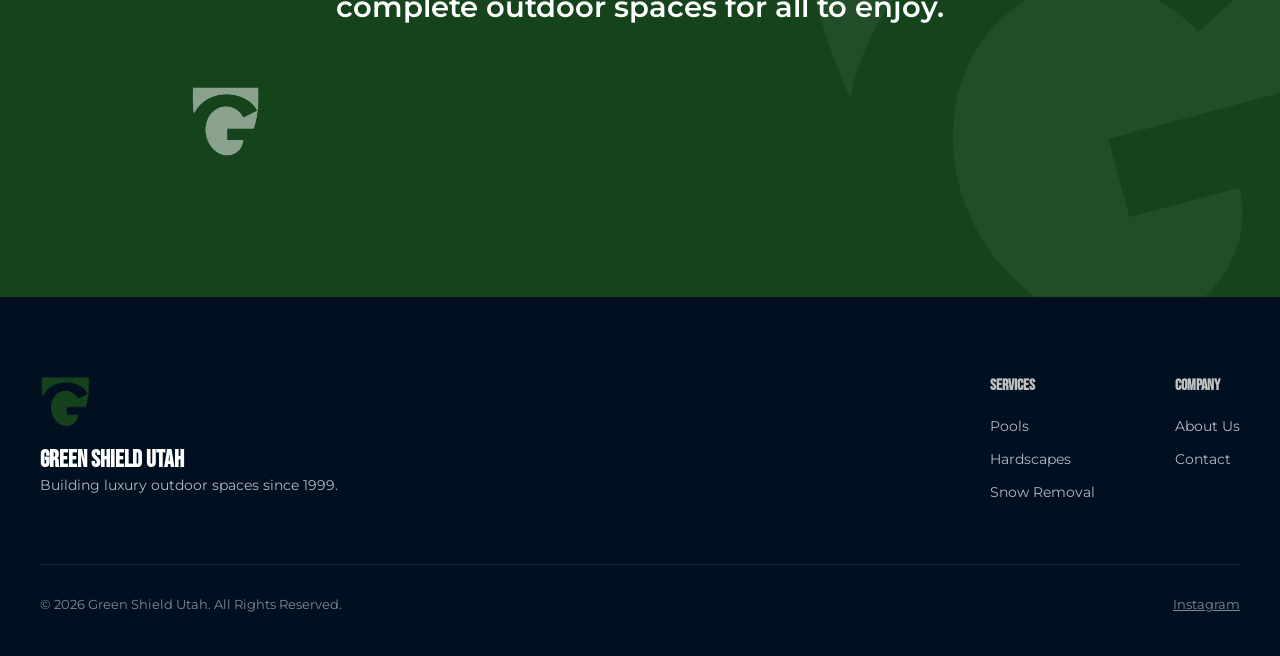
==== commit ee4ceafd: "Add files via upload" ====
--- a/about.html
+++ b/about.html
@@ -54,8 +54,8 @@
                 <div style="display: grid; grid-template-columns: 1fr 1fr; gap: 100px; align-items: center;">
                     <div class="reveal">
                         <h2 style="font-size: clamp(3rem, 5vw, 4.5rem); margin-bottom: 40px; color: var(--color-navy);">About Green Shield</h2>
-                        <p style="margin-bottom: 30px; font-size: 1.2rem; opacity: 0.8; max-width: 100%; line-height: 1.8;">One of Utah's premier specialty hardscape companies dedicated to making your outdoor dreams a reality.</p>
-                        <p style="margin-bottom: 50px; font-size: 1.2rem; opacity: 0.8; max-width: 100%; line-height: 1.8;">Expert residential hardscape installations including rock walls, pavers, fire pits, and custom lighting.</p>
+                        <p style="margin-bottom: 30px; font-size: 1.2rem; opacity: 0.8; max-width: 100%; line-height: 1.8;">A local team that's spent decades perfecting the art of building in the Utah desert.</p>
+                        <p style="margin-bottom: 50px; font-size: 1.2rem; opacity: 0.8; max-width: 100%; line-height: 1.8;">We specialize in everything from structural rock walls and pavers to custom pool surrounds.</p>
                     </div>
                     <div class="reveal">
                         <img src="assets/images/team.jpg" alt="Green Shield Utah Team" style="border-radius: 4px; box-shadow: 0 30px 60px rgba(0,0,0,0.1);">
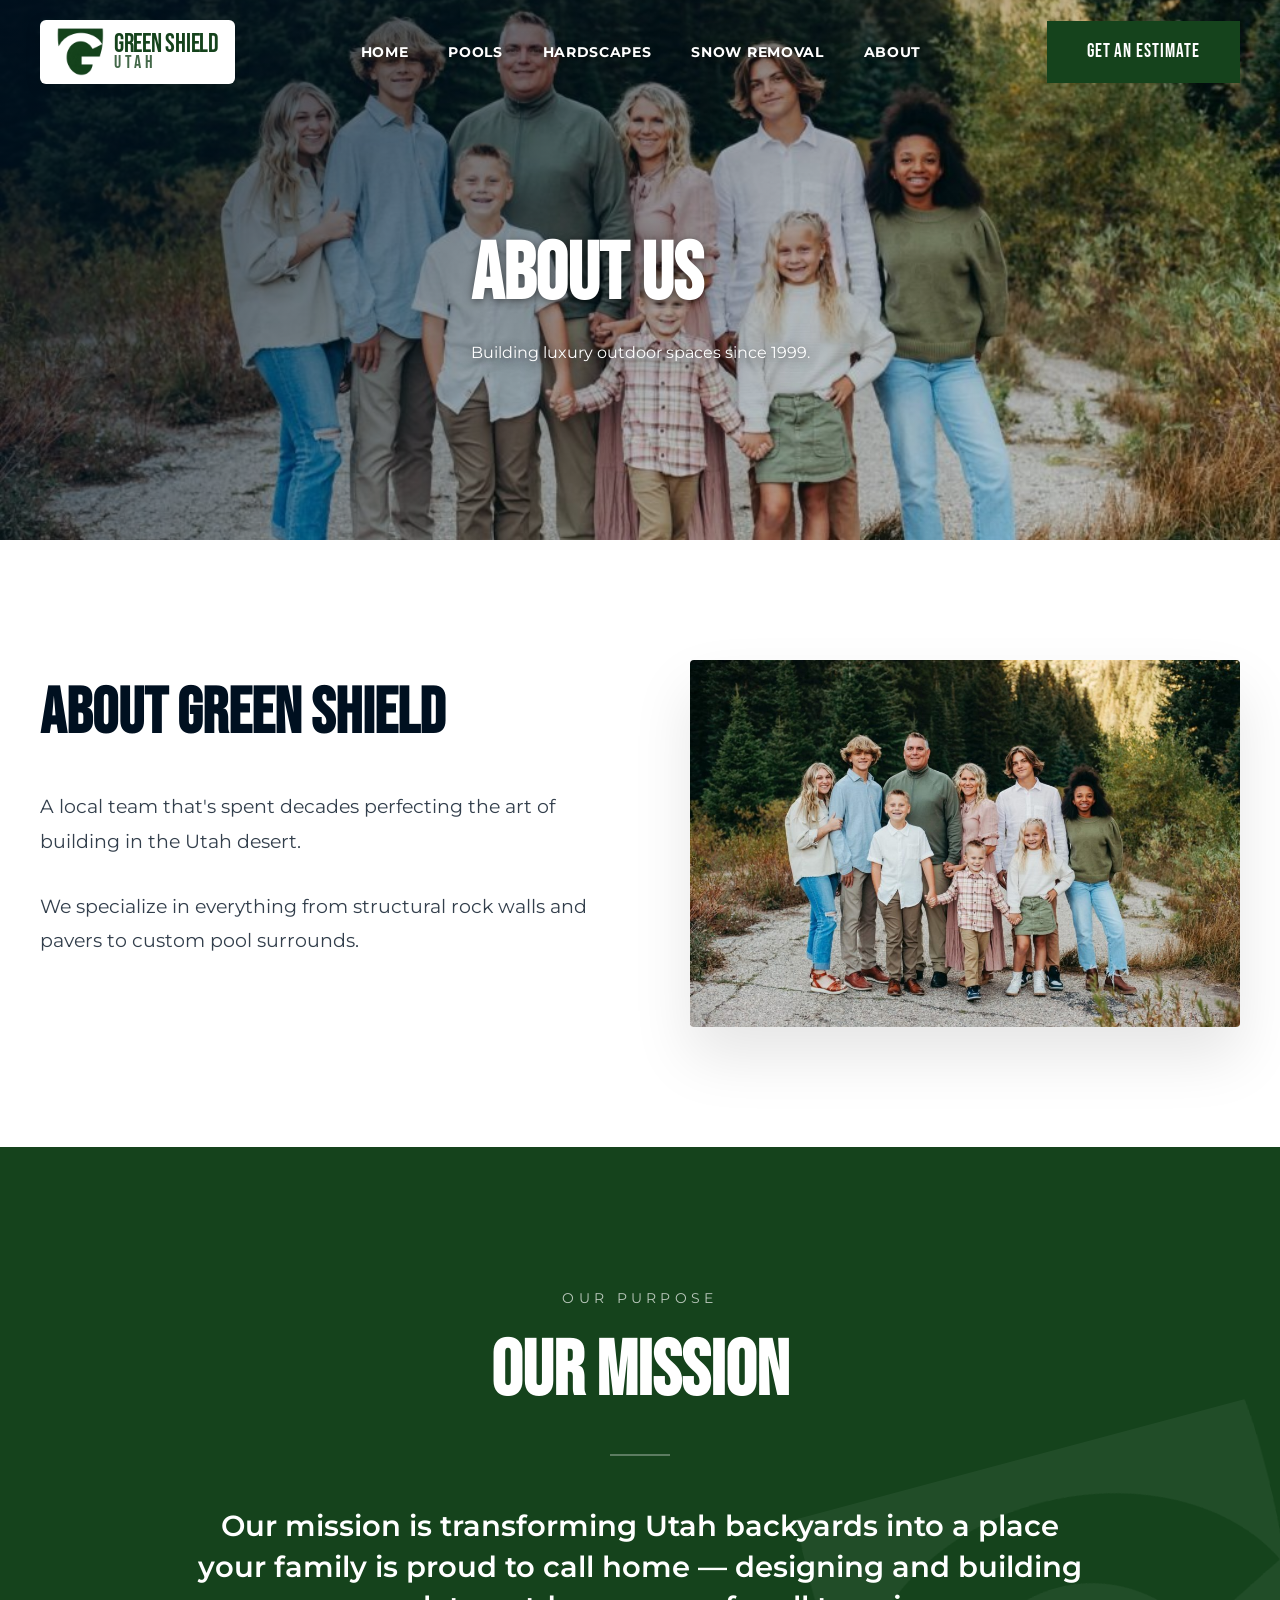
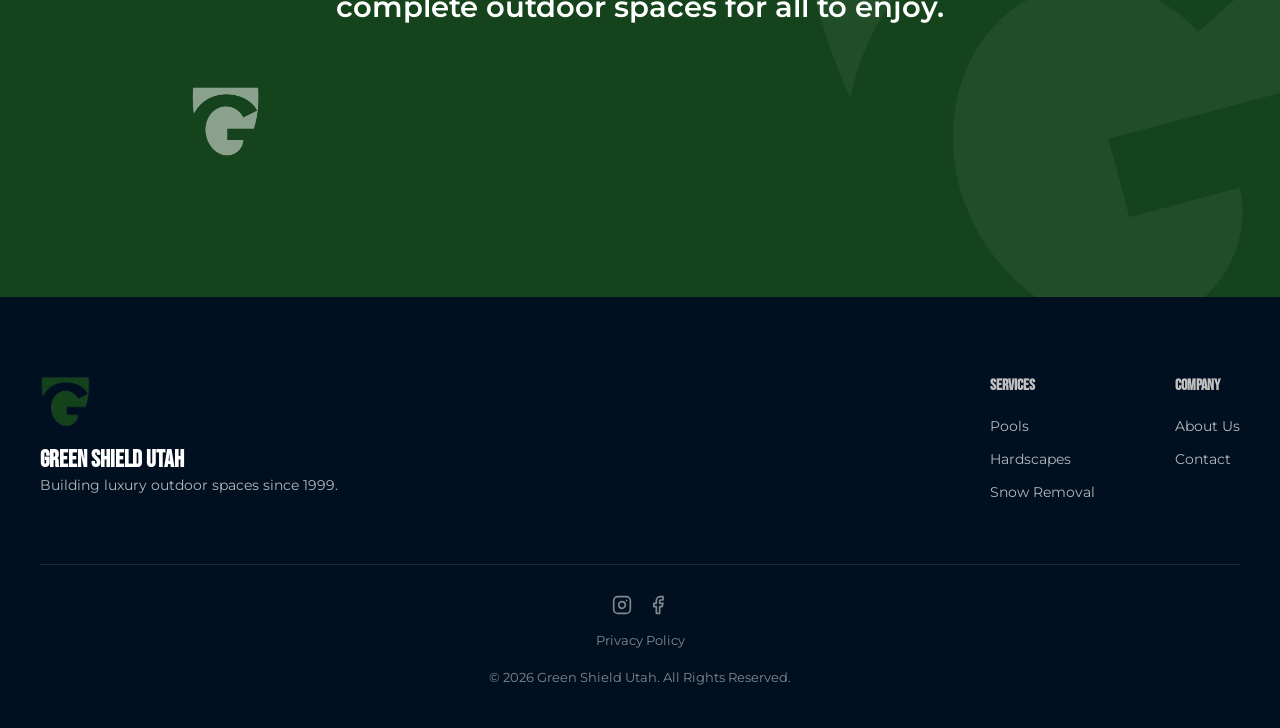
==== commit 38d0219e: "Add files via upload" ====
--- a/about.html
+++ b/about.html
@@ -16,6 +16,8 @@
     
     <!-- Styles -->
     <link rel="stylesheet" href="style.css">
+    <!-- HubSpot Tracking Code -->
+    <script type="text/javascript" id="hs-script-loader" async defer src="//js.hs-scripts.com/244953477.js"></script>
 </head>
 <body>
 
@@ -110,9 +112,17 @@
                 </div>
             </div>
             <hr style="border: 0; border-top: 1px solid rgba(255,255,255,0.1); margin-bottom: 30px;">
-            <div style="display: flex; justify-content: space-between; align-items: center; font-size: 0.8rem; opacity: 0.5;">
+            <div style="display: flex; flex-direction: column; align-items: center; gap: 16px; font-size: 0.8rem; opacity: 0.5; text-align: center;">
+                <div style="display: flex; gap: 16px; align-items: center;">
+                    <a href="https://www.instagram.com/greenshieldutah/" target="_blank" aria-label="Instagram" style="display: inline-flex; align-items: center; transition: opacity 0.2s;" onmouseover="this.style.opacity='1'" onmouseout="this.style.opacity='0.6'">
+                        <svg xmlns="http://www.w3.org/2000/svg" width="20" height="20" viewBox="0 0 24 24" fill="none" stroke="currentColor" stroke-width="2" stroke-linecap="round" stroke-linejoin="round"><rect x="2" y="2" width="20" height="20" rx="5" ry="5"/><path d="M16 11.37A4 4 0 1 1 12.63 8 4 4 0 0 1 16 11.37z"/><line x1="17.5" y1="6.5" x2="17.51" y2="6.5"/></svg>
+                    </a>
+                    <a href="https://www.facebook.com/Greenshieldutah/" target="_blank" aria-label="Facebook" style="display: inline-flex; align-items: center; transition: opacity 0.2s;" onmouseover="this.style.opacity='1'" onmouseout="this.style.opacity='0.6'">
+                        <svg xmlns="http://www.w3.org/2000/svg" width="20" height="20" viewBox="0 0 24 24" fill="none" stroke="currentColor" stroke-width="2" stroke-linecap="round" stroke-linejoin="round"><path d="M18 2h-3a5 5 0 0 0-5 5v3H7v4h3v8h4v-8h3l1-4h-4V7a1 1 0 0 1 1-1h3z"/></svg>
+                    </a>
+                </div>
+                <a href="privacy-policy.html">Privacy Policy</a>
                 <p>&copy; 2026 Green Shield Utah. All Rights Reserved.</p>
-                <a href="https://www.instagram.com/greenshieldutah/" target="_blank" style="text-decoration: underline;">Instagram</a>
             </div>
         </div>
     </footer>
